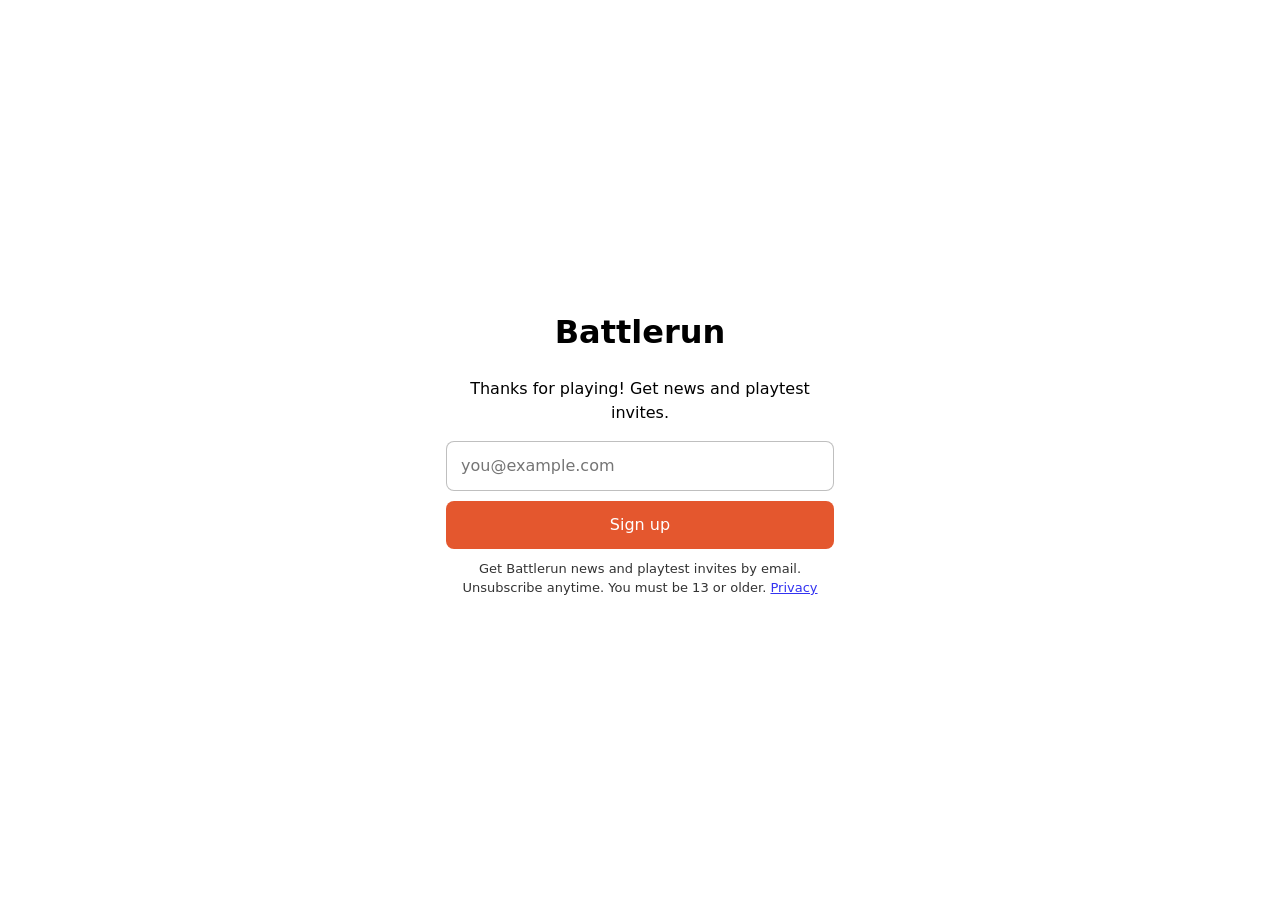
==== index.html @ 6f72d998 "Add Battlerun newsletter signup site Static signup page for GitHub Pages, privacy notice, and the Ap" ====
<!doctype html>
<html lang="en">
<head>
  <meta charset="utf-8">
  <meta name="viewport" content="width=device-width, initial-scale=1">
  <title>Battlerun</title>
  <meta name="description" content="Get Battlerun news and playtest invites.">
  <link rel="stylesheet" href="style.css">
</head>
<body>
  <main>
    <h1>Battlerun</h1>
    <p>Thanks for playing! Get news and playtest invites.</p>

    <form id="signup" novalidate>
      <label for="email" class="visually-hidden">Email address</label>
      <input id="email" name="email" type="email" inputmode="email" autocomplete="email"
             placeholder="you@example.com" required maxlength="254">
      <!-- Honeypot: hidden from humans and screen readers -->
      <div class="hp" aria-hidden="true">
        <label for="website">Website</label>
        <input id="website" name="website" type="text" tabindex="-1" autocomplete="off">
      </div>
      <input type="hidden" name="source">
      <button type="submit">Sign up</button>
      <!-- Must match CONSENT_TEXT in apps-script/Code.gs word for word -->
      <p class="consent">Get Battlerun news and playtest invites by email. Unsubscribe anytime.
        You must be 13 or older. <a href="privacy.html">Privacy</a></p>
    </form>
    <p id="status" role="status" aria-live="polite"></p>

    <a id="discord" class="discord" href="#" hidden rel="noopener">Join our Discord</a>
  </main>
  <script src="config.js"></script>
  <script src="main.js"></script>
</body>
</html>
---- style.css ----
:root { color-scheme: light dark; --accent: #e4572e; }
* { box-sizing: border-box; }
body { margin: 0; font: 16px/1.5 system-ui, sans-serif; display: grid; min-height: 100vh; place-items: center; }
main { width: 100%; max-width: 420px; padding: 24px 16px; text-align: center; }
main.doc { max-width: 640px; text-align: left; }
form { display: grid; gap: 10px; }
input[type=email], button, .discord { font: inherit; padding: 12px 14px; border-radius: 8px; width: 100%; }
input[type=email] { border: 1px solid #8888; }
button, .discord { border: 0; background: var(--accent); color: #fff; cursor: pointer; text-decoration: none; display: block; }
button:disabled { opacity: .6; }
.discord { margin-top: 24px; background: #5865f2; }
.consent { font-size: 13px; opacity: .8; margin: 0; }
.hp { position: absolute; left: -10000px; width: 1px; height: 1px; overflow: hidden; }
.visually-hidden { position: absolute; width: 1px; height: 1px; overflow: hidden; clip: rect(0 0 0 0); }
[hidden] { display: none !important; }
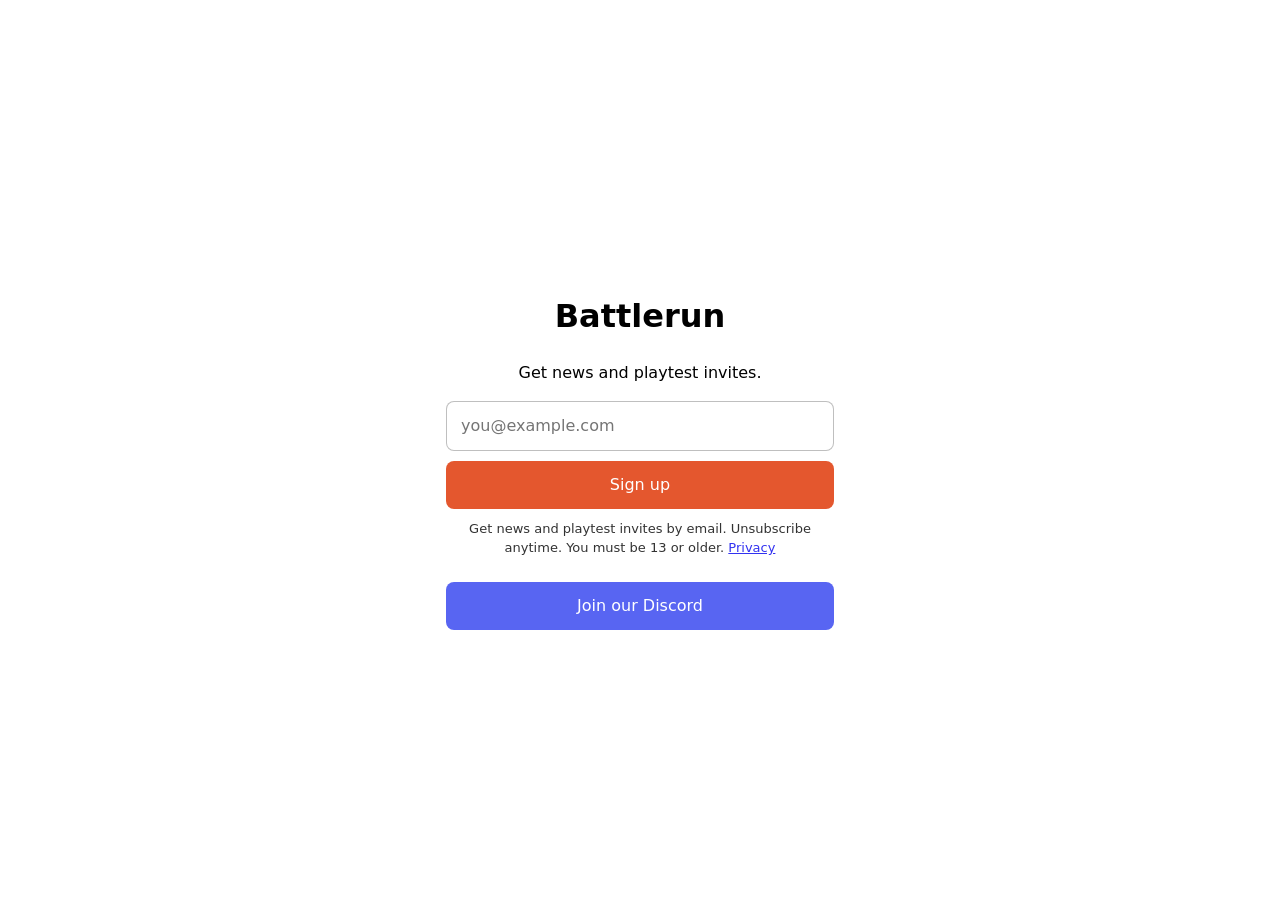
==== commit 0f5595ee: "Shorten intro and consent wording Consent line drops "Battlerun"; CONSENT_TEXT updated to match and " ====
--- a/index.html
+++ b/index.html
@@ -10,7 +10,7 @@
 <body>
   <main>
     <h1>Battlerun</h1>
-    <p>Thanks for playing! Get news and playtest invites.</p>
+    <p>Get news and playtest invites.</p>
 
     <form id="signup" novalidate>
       <label for="email" class="visually-hidden">Email address</label>
@@ -24,7 +24,7 @@
       <input type="hidden" name="source">
       <button type="submit">Sign up</button>
       <!-- Must match CONSENT_TEXT in apps-script/Code.gs word for word -->
-      <p class="consent">Get Battlerun news and playtest invites by email. Unsubscribe anytime.
+      <p class="consent">Get news and playtest invites by email. Unsubscribe anytime.
         You must be 13 or older. <a href="privacy.html">Privacy</a></p>
     </form>
     <p id="status" role="status" aria-live="polite"></p>
